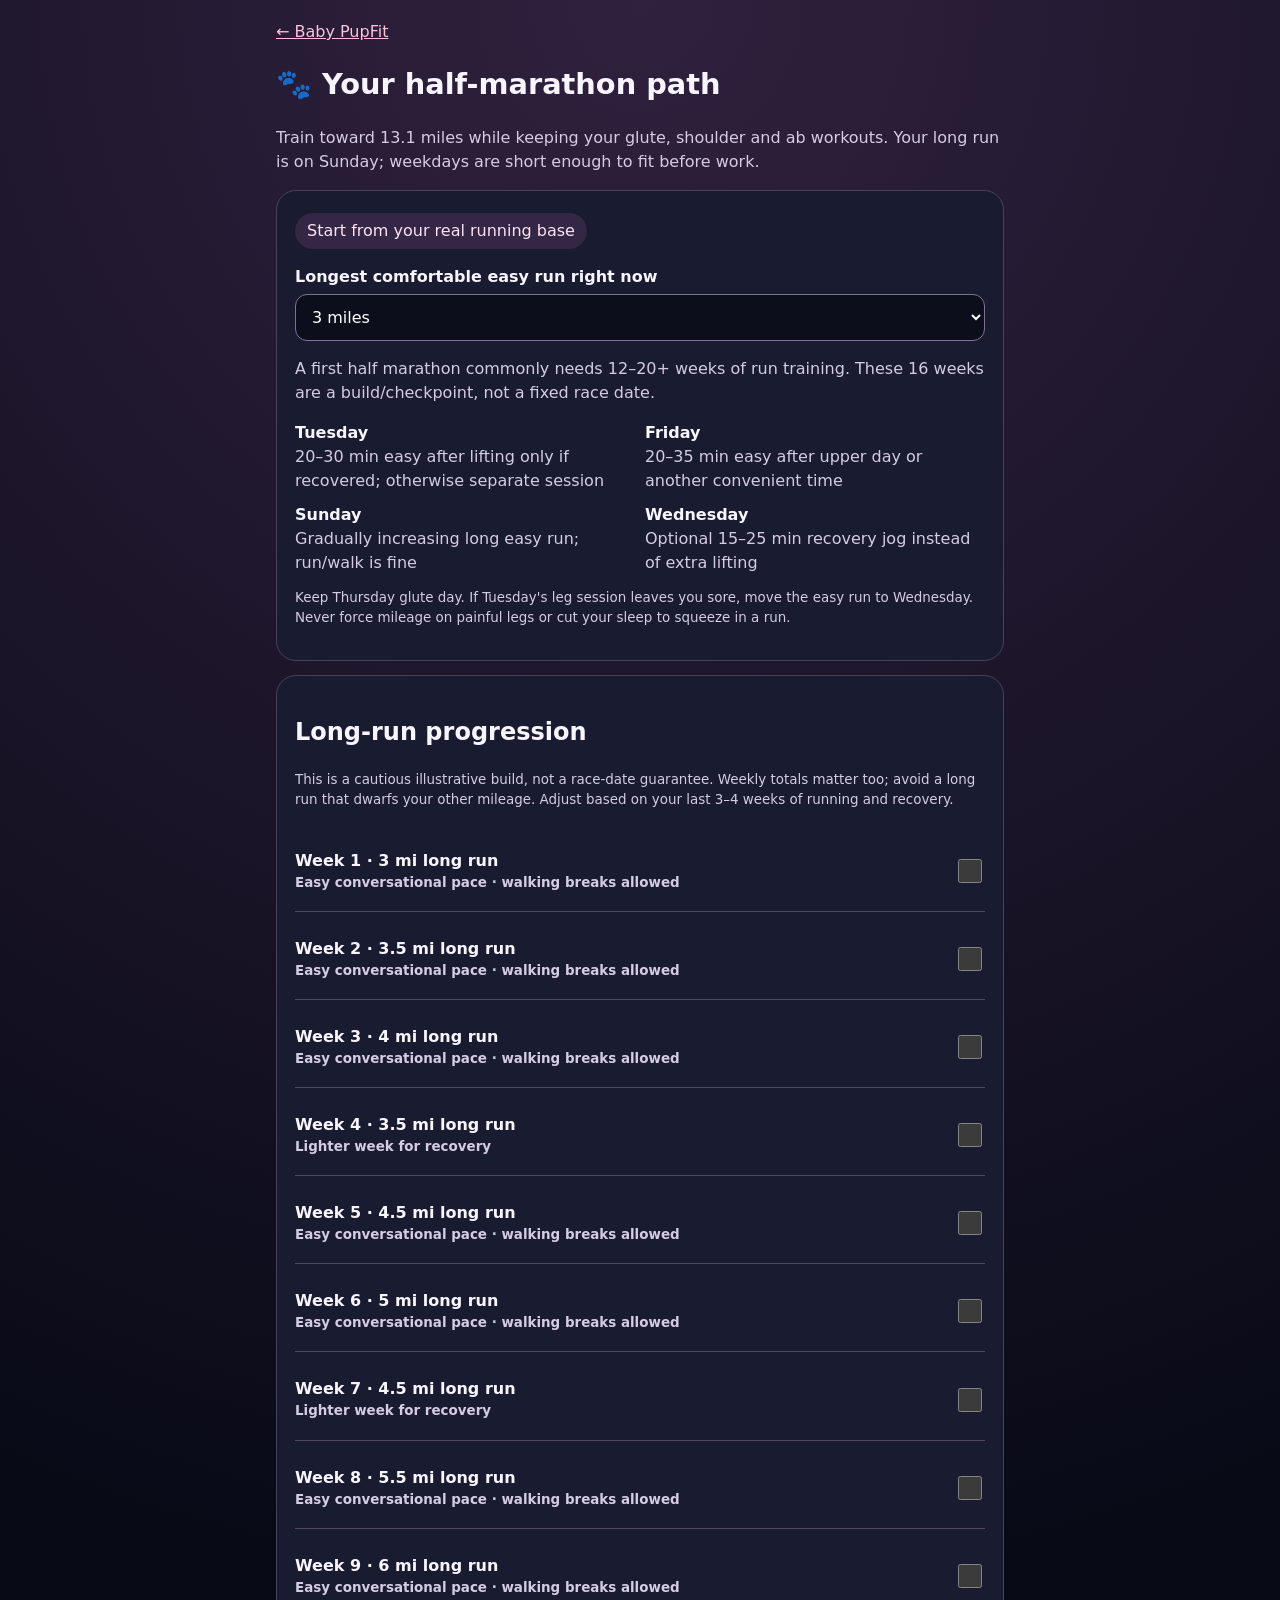
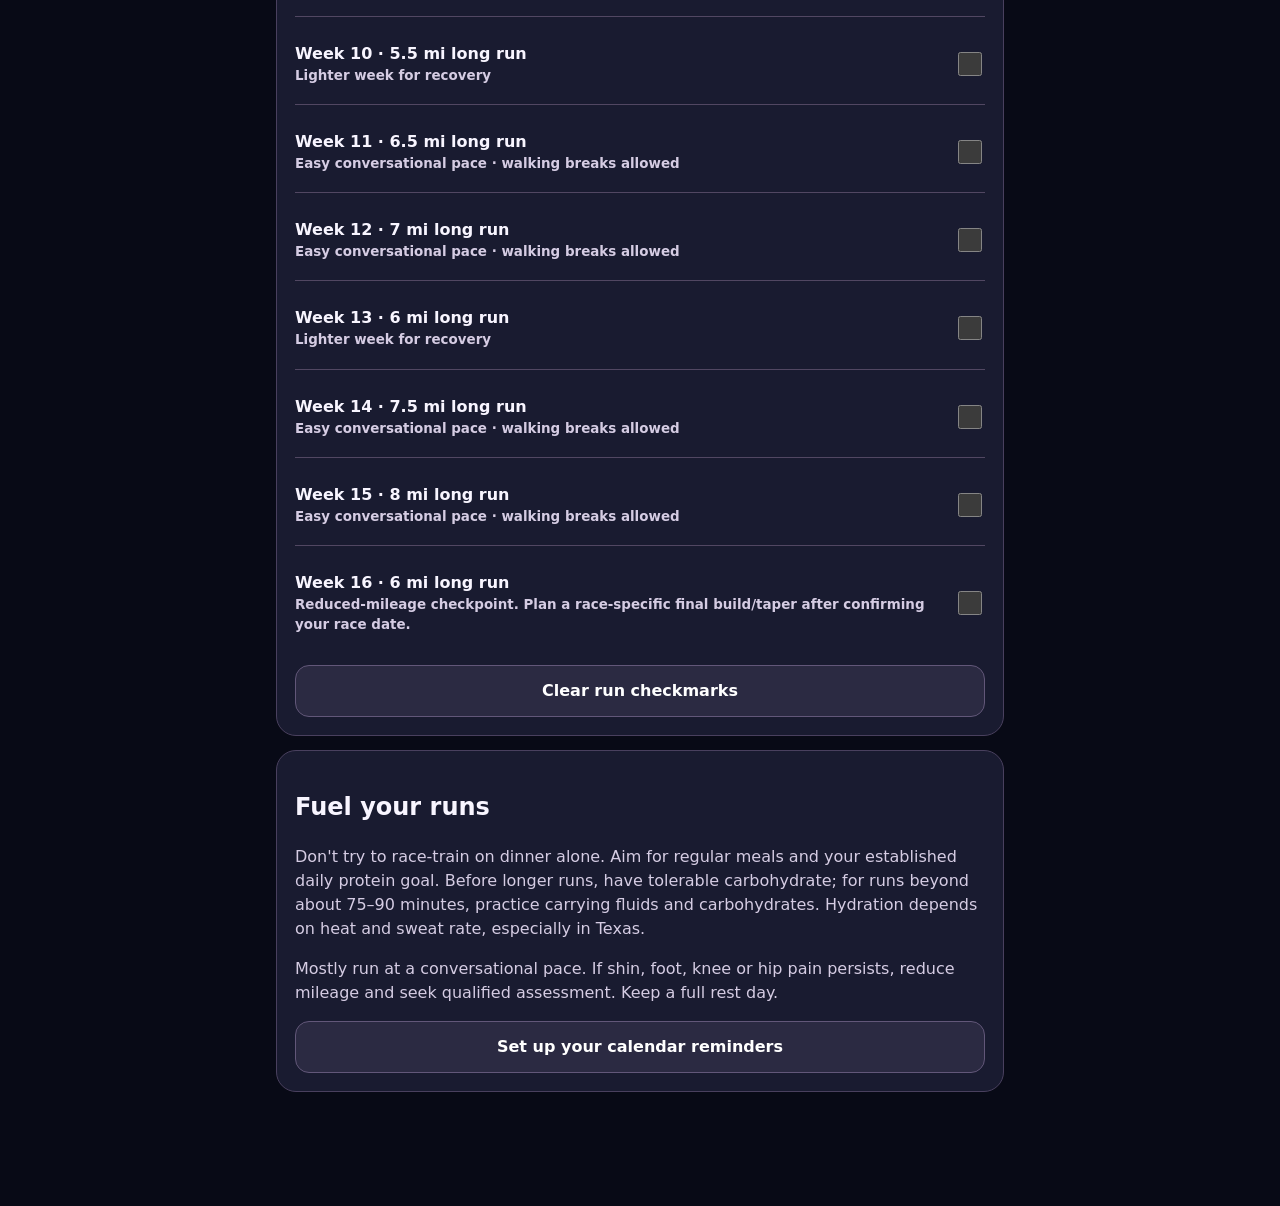
==== half-marathon.html @ 7ff62d1b "Add adaptive half-marathon mileage tracker alongside strength plan" ====
<!doctype html><html lang="en"><head><meta charset="utf-8"><meta name="viewport" content="width=device-width,initial-scale=1"><meta name="theme-color" content="#070812"><title>Half Marathon · Baby PupFit</title><style>:root{color-scheme:dark}*{box-sizing:border-box}body{margin:0;background:radial-gradient(circle at top,#30213e,#080a16 56%);font:16px system-ui,sans-serif;color:#f8f5ff;line-height:1.5}.wrap{max-width:760px;margin:auto;padding:20px 16px 100px}h1{font-size:1.8rem}.card{background:#191b30;border:1px solid #49405e;padding:18px;border-radius:20px;margin:14px 0}p,.sub{color:#d5cce3}.small{font-size:.84rem}.cols{display:grid;grid-template-columns:repeat(2,minmax(0,1fr));gap:10px}.pill{display:inline-block;padding:6px 12px;border-radius:18px;background:#332745;margin:4px 0;color:#ffe1f4}label{font-weight:750;display:block;margin:12px 0 5px}select,input{width:100%;padding:12px;border-radius:12px;border:1px solid #7f7395;background:#0c0e1b;color:white;font:inherit}button,.button{display:block;width:100%;border:0;padding:13px;margin-top:12px;border-radius:14px;color:#25142c;font:inherit;font-weight:850;background:linear-gradient(120deg,#ff9ec7,#b79bff);text-align:center;text-decoration:none;cursor:pointer}.secondary{background:#2b2a42;color:white;border:1px solid #625779}.week{border-top:1px solid #514762;padding:13px 0}.week:first-child{border-top:0}.row{display:flex;justify-content:space-between;gap:12px;align-items:center}.check{width:24px;height:24px;flex:none}a{color:#ffc2dc}</style></head><body><div class="wrap"><a href="./">← Baby PupFit</a><h1>🐾 Your half-marathon path</h1><p>Train toward 13.1 miles while keeping your glute, shoulder and ab workouts. Your long run is on Sunday; weekdays are short enough to fit before work.</p>
<div class="card"><div class="pill">Start from your real running base</div><label for="base">Longest comfortable easy run right now</label><select id="base"><option value="0">Under 2 miles / returning to running</option><option value="2">2 miles</option><option value="3" selected>3 miles</option><option value="4">4 miles</option><option value="5">5 miles</option><option value="6">6+ miles</option></select><p id="summary"></p><div class="cols"><div><strong>Tuesday</strong><div class="sub">20–30 min easy after lifting only if recovered; otherwise separate session</div></div><div><strong>Friday</strong><div class="sub">20–35 min easy after upper day or another convenient time</div></div><div><strong>Sunday</strong><div class="sub">Gradually increasing long easy run; run/walk is fine</div></div><div><strong>Wednesday</strong><div class="sub">Optional 15–25 min recovery jog instead of extra lifting</div></div></div><p class="small">Keep Thursday glute day. If Tuesday's leg session leaves you sore, move the easy run to Wednesday. Never force mileage on painful legs or cut your sleep to squeeze in a run.</p></div>
<div class="card"><h2>Long-run progression</h2><p class="small">This is a cautious illustrative build, not a race-date guarantee. Weekly totals matter too; avoid a long run that dwarfs your other mileage. Adjust based on your last 3–4 weeks of running and recovery.</p><div id="weeks"></div><button id="reset" class="secondary">Clear run checkmarks</button></div>
<div class="card"><h2>Fuel your runs</h2><p>Don't try to race-train on dinner alone. Aim for regular meals and your established daily protein goal. Before longer runs, have tolerable carbohydrate; for runs beyond about 75–90 minutes, practice carrying fluids and carbohydrates. Hydration depends on heat and sweat rate, especially in Texas.</p><p>Mostly run at a conversational pace. If shin, foot, knee or hip pain persists, reduce mileage and seek qualified assessment. Keep a full rest day.</p><a href="reminders.html" class="button secondary">Set up your calendar reminders</a></div></div>
<script>
const key='pupfit_running_v1',base=document.getElementById('base'),weeks=document.getElementById('weeks'),summary=document.getElementById('summary');let saved={};try{saved=JSON.parse(localStorage.getItem(key)||'{}')||{}}catch(e){}if(saved.base!=null)base.value=String(saved.base);
const patterns={0:[1,1.5,2,2,2.5,3,3,3.5,4,4,4.5,5,5,5.5,6,6],2:[2,2.5,3,2.5,3.5,4,3.5,4.5,5,4.5,5.5,6,5.5,6.5,7,6],3:[3,3.5,4,3.5,4.5,5,4.5,5.5,6,5.5,6.5,7,6,7.5,8,6],4:[4,4.5,5,4,5.5,6,5,6.5,7,6,7.5,8,7,8.5,9,7],5:[5,5.5,6,5,6.5,7,6,7.5,8,7,8.5,9,8,10,8,6],6:[6,6.5,7,6,7.5,8,7,8.5,9,8,9.5,10,8,10,8,6]};
function draw(){let k=+base.value,arr=patterns[k];summary.textContent=k<3?'Begin with an endurance base, not a rushed race deadline. Repeat weeks as needed; consider a 20+ week build.':'A first half marathon commonly needs 12–20+ weeks of run training. These 16 weeks are a build/checkpoint, not a fixed race date.';weeks.innerHTML='';arr.forEach((m,i)=>{const el=document.createElement('div');el.className='week';const label=document.createElement('label');label.className='row';const span=document.createElement('span');const strong=document.createElement('strong');strong.textContent='Week '+(i+1)+' · '+m+' mi long run';const note=document.createElement('div');note.className='sub small';note.textContent=i===arr.length-1?'Reduced-mileage checkpoint. Plan a race-specific final build/taper after confirming your race date.':i>0&&m<arr[i-1]?'Lighter week for recovery':'Easy conversational pace · walking breaks allowed';span.append(strong,note);const cb=document.createElement('input');cb.className='check';cb.type='checkbox';cb.checked=!!saved['done_'+k+'_'+i];cb.onchange=()=>{saved['done_'+k+'_'+i]=cb.checked;localStorage.setItem(key,JSON.stringify(saved))};label.append(span,cb);el.append(label);weeks.append(el)})}
base.onchange=()=>{saved.base=base.value;localStorage.setItem(key,JSON.stringify(saved));draw()};document.getElementById('reset').onclick=()=>{Object.keys(saved).filter(k=>k.startsWith('done_')).forEach(k=>delete saved[k]);localStorage.setItem(key,JSON.stringify(saved));draw()};draw();
</script></body></html>
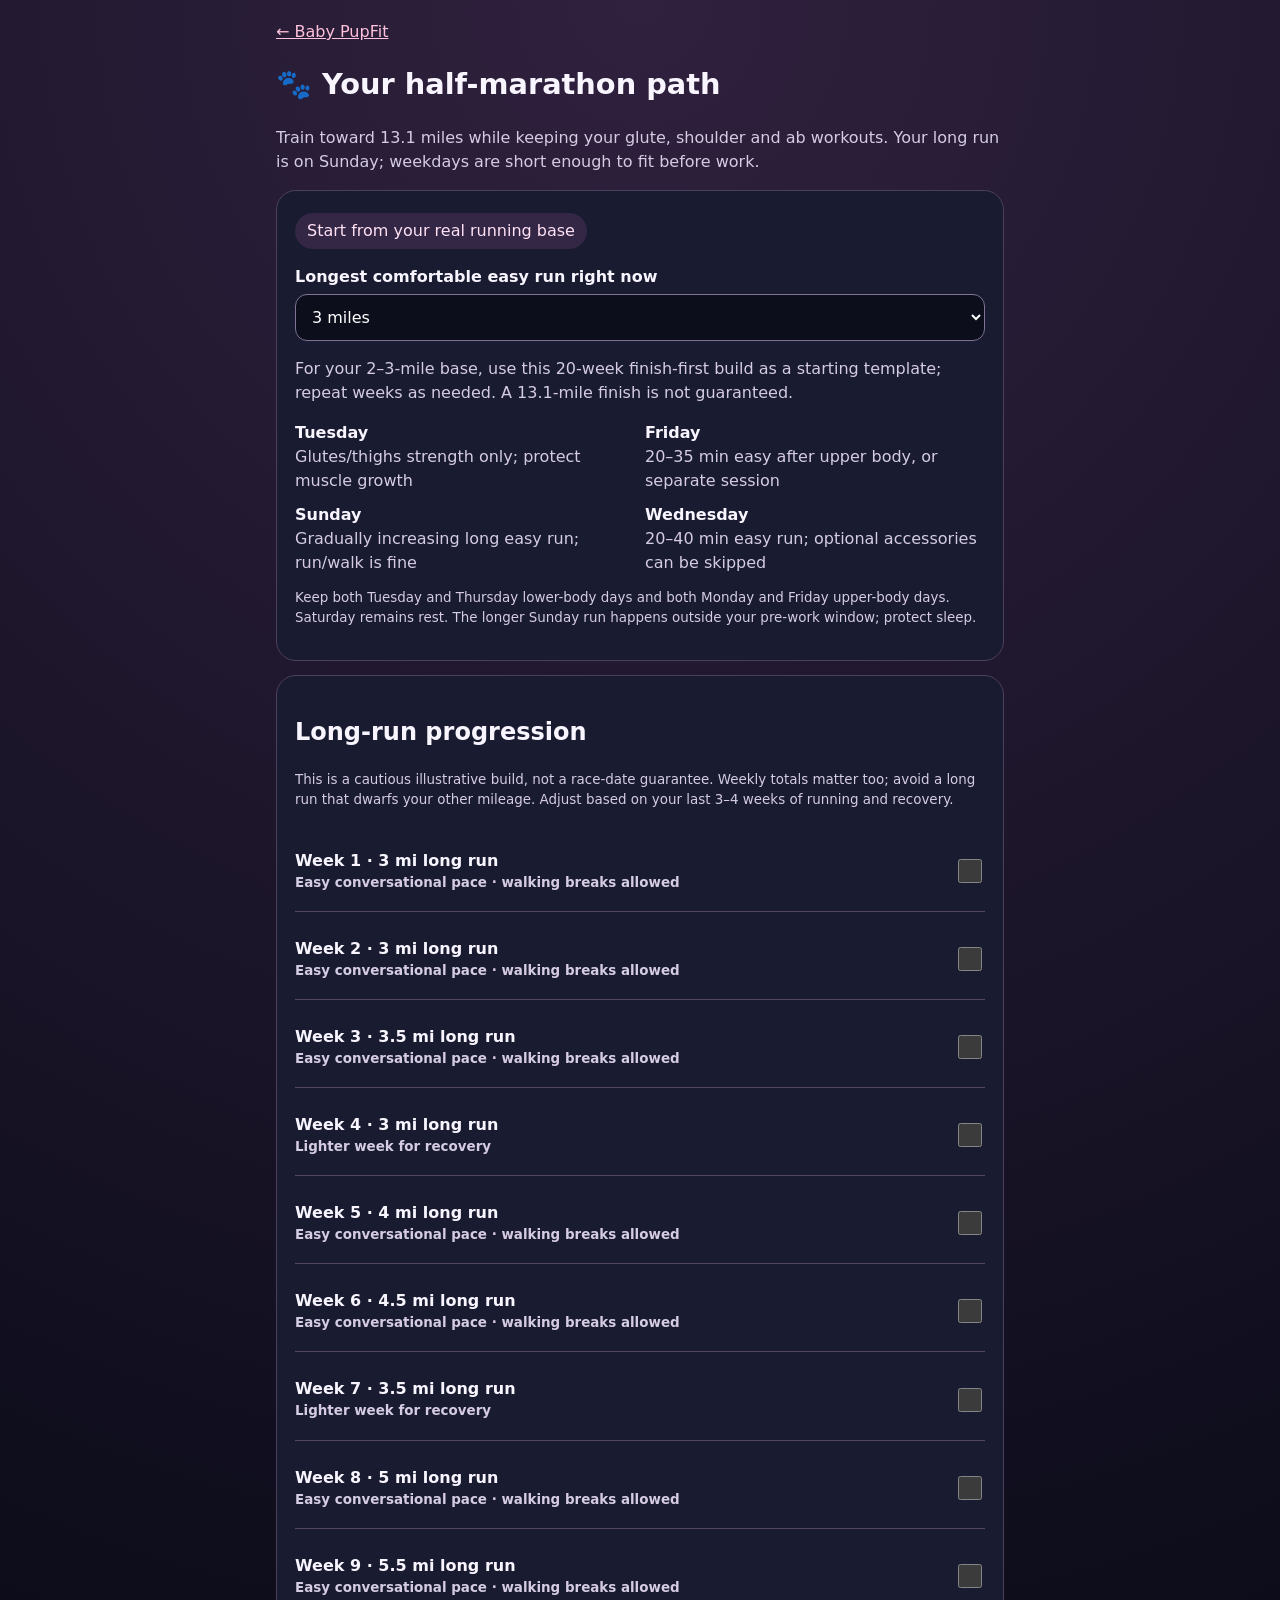
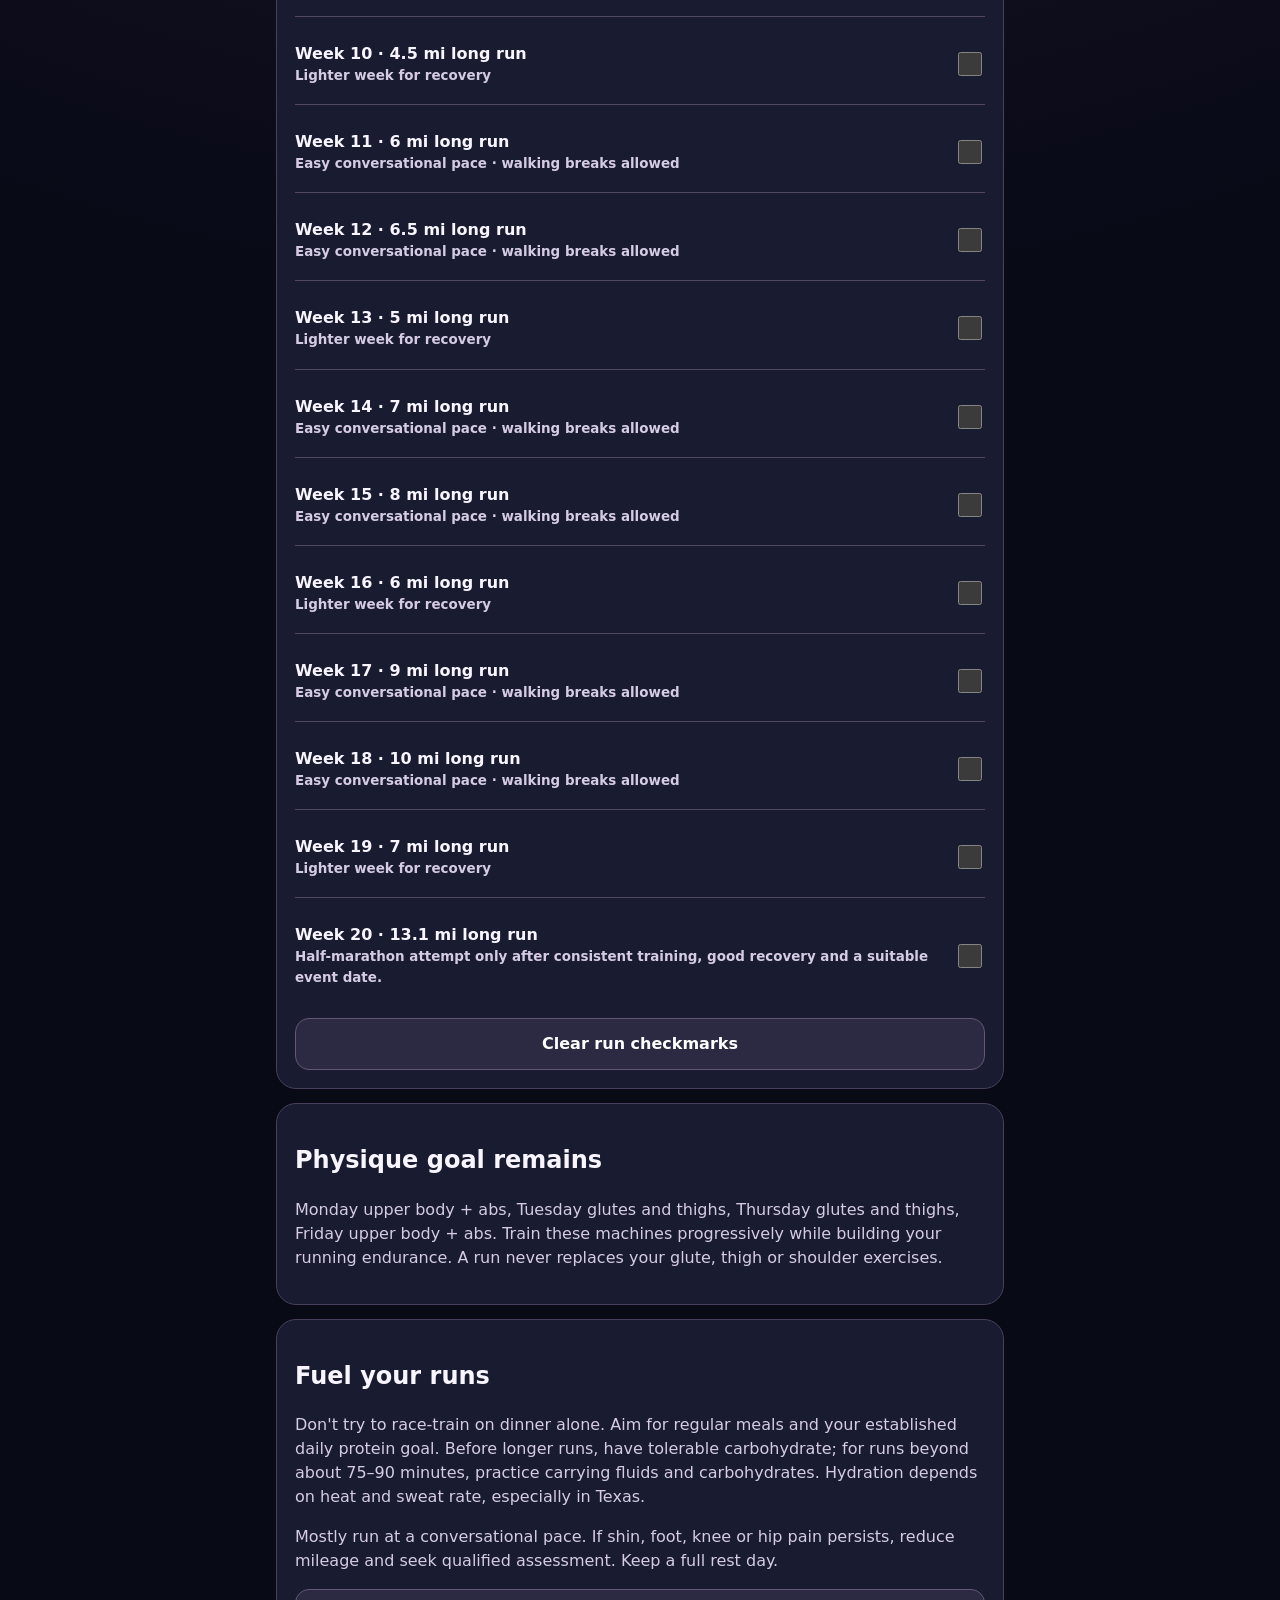
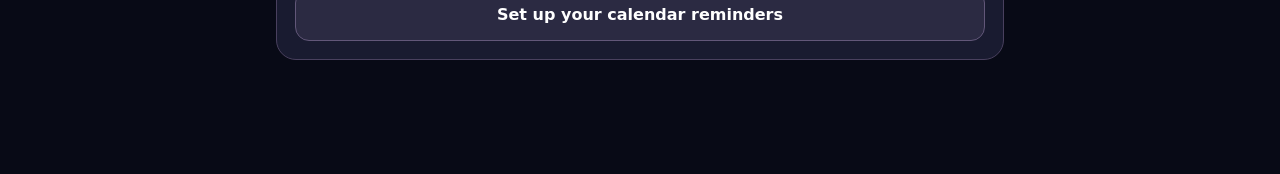
==== commit 7f737eb5: "Integrate finish-first half marathon training while preserving physique lifting" ====
--- a/half-marathon.html
+++ b/half-marathon.html
@@ -1,10 +1,10 @@
 <!doctype html><html lang="en"><head><meta charset="utf-8"><meta name="viewport" content="width=device-width,initial-scale=1"><meta name="theme-color" content="#070812"><title>Half Marathon · Baby PupFit</title><style>:root{color-scheme:dark}*{box-sizing:border-box}body{margin:0;background:radial-gradient(circle at top,#30213e,#080a16 56%);font:16px system-ui,sans-serif;color:#f8f5ff;line-height:1.5}.wrap{max-width:760px;margin:auto;padding:20px 16px 100px}h1{font-size:1.8rem}.card{background:#191b30;border:1px solid #49405e;padding:18px;border-radius:20px;margin:14px 0}p,.sub{color:#d5cce3}.small{font-size:.84rem}.cols{display:grid;grid-template-columns:repeat(2,minmax(0,1fr));gap:10px}.pill{display:inline-block;padding:6px 12px;border-radius:18px;background:#332745;margin:4px 0;color:#ffe1f4}label{font-weight:750;display:block;margin:12px 0 5px}select,input{width:100%;padding:12px;border-radius:12px;border:1px solid #7f7395;background:#0c0e1b;color:white;font:inherit}button,.button{display:block;width:100%;border:0;padding:13px;margin-top:12px;border-radius:14px;color:#25142c;font:inherit;font-weight:850;background:linear-gradient(120deg,#ff9ec7,#b79bff);text-align:center;text-decoration:none;cursor:pointer}.secondary{background:#2b2a42;color:white;border:1px solid #625779}.week{border-top:1px solid #514762;padding:13px 0}.week:first-child{border-top:0}.row{display:flex;justify-content:space-between;gap:12px;align-items:center}.check{width:24px;height:24px;flex:none}a{color:#ffc2dc}</style></head><body><div class="wrap"><a href="./">← Baby PupFit</a><h1>🐾 Your half-marathon path</h1><p>Train toward 13.1 miles while keeping your glute, shoulder and ab workouts. Your long run is on Sunday; weekdays are short enough to fit before work.</p>
-<div class="card"><div class="pill">Start from your real running base</div><label for="base">Longest comfortable easy run right now</label><select id="base"><option value="0">Under 2 miles / returning to running</option><option value="2">2 miles</option><option value="3" selected>3 miles</option><option value="4">4 miles</option><option value="5">5 miles</option><option value="6">6+ miles</option></select><p id="summary"></p><div class="cols"><div><strong>Tuesday</strong><div class="sub">20–30 min easy after lifting only if recovered; otherwise separate session</div></div><div><strong>Friday</strong><div class="sub">20–35 min easy after upper day or another convenient time</div></div><div><strong>Sunday</strong><div class="sub">Gradually increasing long easy run; run/walk is fine</div></div><div><strong>Wednesday</strong><div class="sub">Optional 15–25 min recovery jog instead of extra lifting</div></div></div><p class="small">Keep Thursday glute day. If Tuesday's leg session leaves you sore, move the easy run to Wednesday. Never force mileage on painful legs or cut your sleep to squeeze in a run.</p></div>
+<div class="card"><div class="pill">Start from your real running base</div><label for="base">Longest comfortable easy run right now</label><select id="base"><option value="0">Under 2 miles / returning to running</option><option value="2">2 miles</option><option value="3" selected>3 miles</option><option value="4">4 miles</option><option value="5">5 miles</option><option value="6">6+ miles</option></select><p id="summary"></p><div class="cols"><div><strong>Tuesday</strong><div class="sub">Glutes/thighs strength only; protect muscle growth</div></div><div><strong>Friday</strong><div class="sub">20–35 min easy after upper body, or separate session</div></div><div><strong>Sunday</strong><div class="sub">Gradually increasing long easy run; run/walk is fine</div></div><div><strong>Wednesday</strong><div class="sub">20–40 min easy run; optional accessories can be skipped</div></div></div><p class="small">Keep both Tuesday and Thursday lower-body days and both Monday and Friday upper-body days. Saturday remains rest. The longer Sunday run happens outside your pre-work window; protect sleep.</p></div>
 <div class="card"><h2>Long-run progression</h2><p class="small">This is a cautious illustrative build, not a race-date guarantee. Weekly totals matter too; avoid a long run that dwarfs your other mileage. Adjust based on your last 3–4 weeks of running and recovery.</p><div id="weeks"></div><button id="reset" class="secondary">Clear run checkmarks</button></div>
-<div class="card"><h2>Fuel your runs</h2><p>Don't try to race-train on dinner alone. Aim for regular meals and your established daily protein goal. Before longer runs, have tolerable carbohydrate; for runs beyond about 75–90 minutes, practice carrying fluids and carbohydrates. Hydration depends on heat and sweat rate, especially in Texas.</p><p>Mostly run at a conversational pace. If shin, foot, knee or hip pain persists, reduce mileage and seek qualified assessment. Keep a full rest day.</p><a href="reminders.html" class="button secondary">Set up your calendar reminders</a></div></div>
+<div class="card"><h2>Physique goal remains</h2><p>Monday upper body + abs, Tuesday glutes and thighs, Thursday glutes and thighs, Friday upper body + abs. Train these machines progressively while building your running endurance. A run never replaces your glute, thigh or shoulder exercises.</p></div><div class="card"><h2>Fuel your runs</h2><p>Don't try to race-train on dinner alone. Aim for regular meals and your established daily protein goal. Before longer runs, have tolerable carbohydrate; for runs beyond about 75–90 minutes, practice carrying fluids and carbohydrates. Hydration depends on heat and sweat rate, especially in Texas.</p><p>Mostly run at a conversational pace. If shin, foot, knee or hip pain persists, reduce mileage and seek qualified assessment. Keep a full rest day.</p><a href="reminders.html" class="button secondary">Set up your calendar reminders</a></div></div>
 <script>
 const key='pupfit_running_v1',base=document.getElementById('base'),weeks=document.getElementById('weeks'),summary=document.getElementById('summary');let saved={};try{saved=JSON.parse(localStorage.getItem(key)||'{}')||{}}catch(e){}if(saved.base!=null)base.value=String(saved.base);
-const patterns={0:[1,1.5,2,2,2.5,3,3,3.5,4,4,4.5,5,5,5.5,6,6],2:[2,2.5,3,2.5,3.5,4,3.5,4.5,5,4.5,5.5,6,5.5,6.5,7,6],3:[3,3.5,4,3.5,4.5,5,4.5,5.5,6,5.5,6.5,7,6,7.5,8,6],4:[4,4.5,5,4,5.5,6,5,6.5,7,6,7.5,8,7,8.5,9,7],5:[5,5.5,6,5,6.5,7,6,7.5,8,7,8.5,9,8,10,8,6],6:[6,6.5,7,6,7.5,8,7,8.5,9,8,9.5,10,8,10,8,6]};
-function draw(){let k=+base.value,arr=patterns[k];summary.textContent=k<3?'Begin with an endurance base, not a rushed race deadline. Repeat weeks as needed; consider a 20+ week build.':'A first half marathon commonly needs 12–20+ weeks of run training. These 16 weeks are a build/checkpoint, not a fixed race date.';weeks.innerHTML='';arr.forEach((m,i)=>{const el=document.createElement('div');el.className='week';const label=document.createElement('label');label.className='row';const span=document.createElement('span');const strong=document.createElement('strong');strong.textContent='Week '+(i+1)+' · '+m+' mi long run';const note=document.createElement('div');note.className='sub small';note.textContent=i===arr.length-1?'Reduced-mileage checkpoint. Plan a race-specific final build/taper after confirming your race date.':i>0&&m<arr[i-1]?'Lighter week for recovery':'Easy conversational pace · walking breaks allowed';span.append(strong,note);const cb=document.createElement('input');cb.className='check';cb.type='checkbox';cb.checked=!!saved['done_'+k+'_'+i];cb.onchange=()=>{saved['done_'+k+'_'+i]=cb.checked;localStorage.setItem(key,JSON.stringify(saved))};label.append(span,cb);el.append(label);weeks.append(el)})}
+const patterns={"0":[1,1.5,2,2,2.5,3,2.5,3.5,4,3.5,4.5,5,4,5.5,6,5,6.5,7,5,4],"2":[2,2.5,3,2.5,3.5,4,3.5,4.5,5,4,5.5,6,5,6.5,7,6,7.5,8,6,4],"3":[3,3,3.5,3,4,4.5,3.5,5,5.5,4.5,6,6.5,5,7,8,6,9,10,7,13.1],"4":[4,4.5,5,4,5.5,6,5,6.5,7,6,7.5,8,7,8.5,9,7,10,10,7,13.1],"5":[5,5.5,6,5,6.5,7,6,7.5,8,7,8.5,9,8,10,10,8,10,10,7,13.1],"6":[6,6.5,7,6,7.5,8,7,8.5,9,8,9.5,10,8,10,10,8,10,10,7,13.1]};
+function draw(){let k=+base.value,arr=patterns[k];summary.textContent=k<3?'Begin with an endurance base, not a rushed race deadline. Repeat weeks as needed; consider a 20+ week build.':'For your 2–3-mile base, use this 20-week finish-first build as a starting template; repeat weeks as needed. A 13.1-mile finish is not guaranteed.';weeks.innerHTML='';arr.forEach((m,i)=>{const el=document.createElement('div');el.className='week';const label=document.createElement('label');label.className='row';const span=document.createElement('span');const strong=document.createElement('strong');strong.textContent='Week '+(i+1)+' · '+m+' mi long run';const note=document.createElement('div');note.className='sub small';note.textContent=i===arr.length-1&&k>=3?'Half-marathon attempt only after consistent training, good recovery and a suitable event date.':i===arr.length-1?'Base-building checkpoint. Continue progressing before race day.':i>0&&m<arr[i-1]?'Lighter week for recovery':'Easy conversational pace · walking breaks allowed';span.append(strong,note);const cb=document.createElement('input');cb.className='check';cb.type='checkbox';cb.checked=!!saved['done_'+k+'_'+i];cb.onchange=()=>{saved['done_'+k+'_'+i]=cb.checked;localStorage.setItem(key,JSON.stringify(saved))};label.append(span,cb);el.append(label);weeks.append(el)})}
 base.onchange=()=>{saved.base=base.value;localStorage.setItem(key,JSON.stringify(saved));draw()};document.getElementById('reset').onclick=()=>{Object.keys(saved).filter(k=>k.startsWith('done_')).forEach(k=>delete saved[k]);localStorage.setItem(key,JSON.stringify(saved));draw()};draw();
 </script></body></html>
